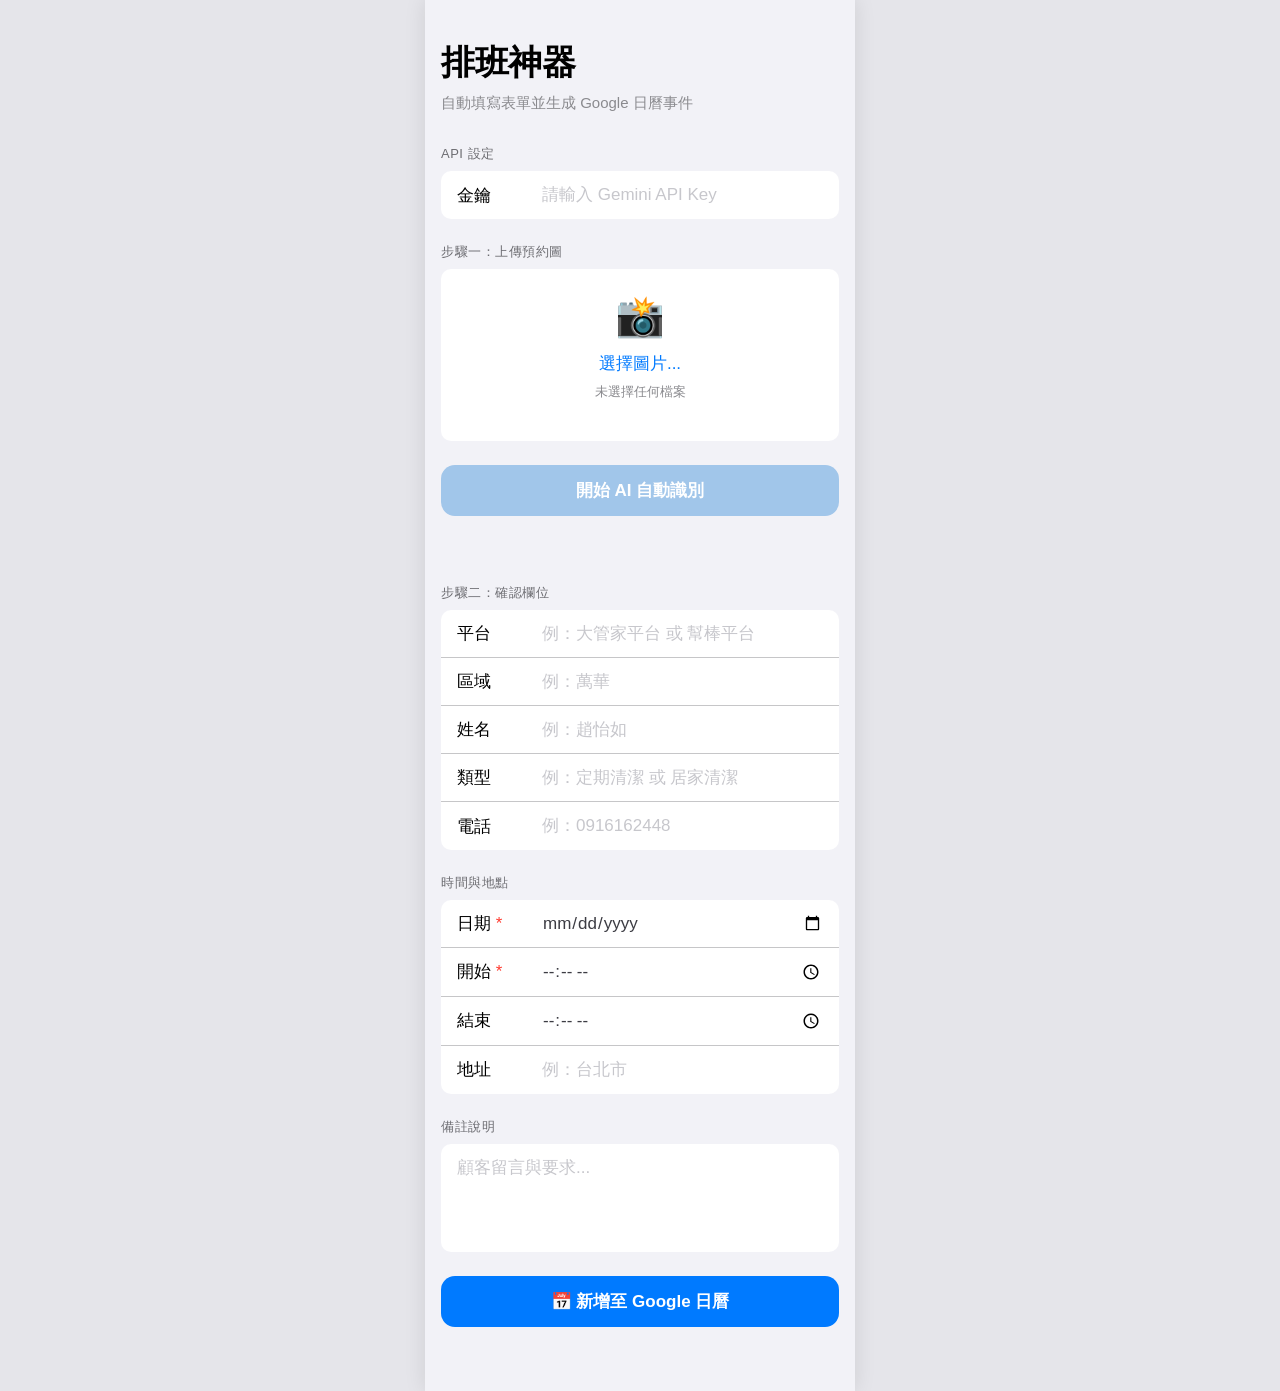
==== index.html @ 01f2a6c4 "Update AI Clean Scheduler: Add index.html, full ai-scheduler files, and updated note income logic" ====
<!DOCTYPE html>
<html lang="zh-TW">
<head>
  <meta charset="UTF-8">
  <meta name="viewport" content="width=device-width, initial-scale=1.0, maximum-scale=1.0, user-scalable=no">
  <title>✨ AI 清潔排班神器</title>
  <style>
    :root {
      --system-blue: #007AFF;
      --system-bg: #F2F2F7;
      --card-bg: #FFFFFF;
      --text-primary: #000000;
      --text-secondary: #3C3C43;
      --border-color: #C6C6C8;
      --danger: #FF3B30;
      --success: #34C759;
    }

    * {
      box-sizing: border-box;
      margin: 0;
      padding: 0;
      -webkit-tap-highlight-color: transparent;
    }

    body {
      font-family: -apple-system, BlinkMacSystemFont, "SF Pro Text", "Helvetica Neue", sans-serif;
      background-color: var(--system-bg);
      color: var(--text-primary);
      -webkit-font-smoothing: antialiased;
    }

    .app-container {
      width: 100%;
      max-width: 100vw;
      margin: 0 auto;
      padding-bottom: 40px;
      overflow-x: hidden;
    }

    /* 在桌機或平板上顯示時，限制成手機大小置中 */
    @media (min-width: 480px) {
      .app-container {
        max-width: 430px; /* iPhone Pro Max 的寬度 */
        min-height: 100vh;
        background: var(--system-bg);
        box-shadow: 0 0 20px rgba(0,0,0,0.1);
      }
      body {
        background-color: #E5E5EA;
        display: flex;
        justify-content: center;
      }
    }

    .ios-header {
      padding: 40px 16px 8px 16px;
    }

    .ios-header h1 {
      font-size: 34px;
      font-weight: 700;
      letter-spacing: -0.4px;
      margin-bottom: 8px;
    }

    .ios-header p {
      font-size: 15px;
      color: #8A8A8E;
    }

    .section-title {
      font-size: 13px;
      text-transform: uppercase;
      color: #6D6D72;
      margin: 24px 16px 8px 16px;
      font-weight: 400;
      letter-spacing: 0.5px;
    }

    .ios-group {
      background: var(--card-bg);
      border-radius: 10px;
      margin: 0 16px;
      overflow: hidden;
    }

    .ios-row {
      display: flex;
      align-items: center;
      padding: 12px 16px;
      border-bottom: 0.5px solid var(--border-color);
      min-height: 48px;
      position: relative;
    }

    .ios-row:last-child {
      border-bottom: none;
    }

    .ios-row.column-layout {
      flex-direction: column;
      align-items: flex-start;
      padding: 12px 16px 16px 16px;
    }

    .ios-row.column-layout .ios-label {
      margin-bottom: 8px;
      width: 100%;
    }

    .ios-row.column-layout .ios-input {
      width: 100%;
      padding: 0;
      min-height: 80px;
      resize: none;
    }

    .ios-label {
      width: 85px;
      font-size: 17px;
      color: var(--text-primary);
      flex-shrink: 0;
    }

    .ios-input {
      flex-grow: 1;
      border: none;
      font-size: 17px;
      color: var(--text-secondary);
      background: transparent;
      outline: none;
      min-width: 0;
      font-family: inherit;
    }

    .ios-input::placeholder {
      color: #C7C7CC;
    }

    input[type="date"], input[type="time"] {
      -webkit-appearance: none;
      appearance: none;
      background: transparent;
    }

    .ios-button {
      display: block;
      width: calc(100% - 32px);
      margin: 24px 16px;
      padding: 14px;
      border-radius: 14px;
      font-size: 17px;
      font-weight: 600;
      text-align: center;
      border: none;
      cursor: pointer;
      transition: opacity 0.2s, transform 0.1s;
    }

    .ios-button:active {
      opacity: 0.7;
      transform: scale(0.98);
    }

    .ios-button-primary {
      background-color: var(--system-blue);
      color: white;
    }

    .ios-button-primary:disabled {
      background-color: #A1C6EA;
      cursor: not-allowed;
    }

    .ios-button-secondary {
      background-color: #E5E5EA;
      color: var(--system-blue);
    }

    .upload-area {
      padding: 24px 16px;
      text-align: center;
      transition: background-color 0.3s;
    }

    .upload-icon {
      font-size: 40px;
      margin-bottom: 12px;
      display: block;
    }

    .custom-file-upload {
      display: inline-block;
      color: var(--system-blue);
      font-size: 17px;
      font-weight: 500;
      cursor: pointer;
    }

    input[type="file"] {
      display: none;
    }

    .image-preview {
      display: flex;
      flex-wrap: wrap;
      gap: 8px;
      padding: 0 16px 16px 16px;
    }

    .image-preview img {
      width: 72px;
      height: 72px;
      object-fit: cover;
      border-radius: 8px;
      border: 0.5px solid var(--border-color);
    }

    .status-message {
      text-align: center;
      font-size: 15px;
      margin: 8px 16px;
      min-height: 20px;
    }

    .status-message.success {
      color: var(--success);
    }

    .status-message.error {
      color: var(--danger);
    }

    .status-message.loading {
      color: var(--system-blue);
    }

    .required {
      color: var(--danger);
    }
  </style>
</head>
<body>
  <div class="app-container">
    <div class="ios-header">
      <h1>排班神器</h1>
      <p>自動填寫表單並生成 Google 日曆事件</p>
    </div>

    <div class="section-title">API 設定</div>
    <div class="ios-group">
      <div class="ios-row">
        <label class="ios-label" for="apiKey">金鑰</label>
        <input type="password" id="apiKey" class="ios-input" placeholder="請輸入 Gemini API Key">
      </div>
    </div>

    <div class="section-title">步驟一：上傳預約圖</div>
    <div class="ios-group" id="dropZone">
      <div class="upload-area">
        <span class="upload-icon">📸</span>
        <label for="fileInput" class="custom-file-upload">選擇圖片...</label>
        <input type="file" id="fileInput" multiple accept="image/*">
        <p id="fileCount" style="margin-top: 8px; font-size: 13px; color: #8A8A8E;">未選擇任何檔案</p>
      </div>
      <div id="imagePreview" class="image-preview"></div>
    </div>

    <button id="aiButton" class="ios-button ios-button-primary" disabled>
      開始 AI 自動識別
    </button>
    <p id="statusMessage" class="status-message"></p>

    <div class="section-title">步驟二：確認欄位</div>
    <div class="ios-group">
      <div class="ios-row">
        <label class="ios-label" for="platform">平台</label>
        <input type="text" id="platform" class="ios-input" placeholder="例：大管家平台 或 幫棒平台">
      </div>
      <div class="ios-row">
        <label class="ios-label" for="region">區域</label>
        <input type="text" id="region" class="ios-input" placeholder="例：萬華">
      </div>
      <div class="ios-row">
        <label class="ios-label" for="customerName">姓名</label>
        <input type="text" id="customerName" class="ios-input" placeholder="例：趙怡如">
      </div>
      <div class="ios-row">
        <label class="ios-label" for="serviceType">類型</label>
        <input type="text" id="serviceType" class="ios-input" placeholder="例：定期清潔 或 居家清潔">
      </div>
      <div class="ios-row">
        <label class="ios-label" for="customerPhone">電話</label>
        <input type="tel" id="customerPhone" class="ios-input" placeholder="例：0916162448">
      </div>
    </div>

    <div class="section-title">時間與地點</div>
    <div class="ios-group">
      <div class="ios-row">
        <label class="ios-label" for="cleaningDate">日期 <span class="required">*</span></label>
        <input type="date" id="cleaningDate" class="ios-input">
      </div>
      <div class="ios-row">
        <label class="ios-label" for="startTime">開始 <span class="required">*</span></label>
        <input type="time" id="startTime" class="ios-input">
      </div>
      <div class="ios-row">
        <label class="ios-label" for="endTime">結束</label>
        <input type="time" id="endTime" class="ios-input">
      </div>
      <div class="ios-row">
        <label class="ios-label" for="cleaningAddress">地址</label>
        <input type="text" id="cleaningAddress" class="ios-input" placeholder="例：台北市">
      </div>
    </div>

    <div class="section-title">備註說明</div>
    <div class="ios-group">
      <div class="ios-row column-layout">
        <textarea id="notes" class="ios-input" placeholder="顧客留言與要求..."></textarea>
      </div>
    </div>

    <button id="calendarButton" class="ios-button ios-button-primary">
      📅 新增至 Google 日曆
    </button>
  </div>

  <script>
    let GoogleGenerativeAI;

    const apiKeyInput = document.getElementById('apiKey');
    const fileInput = document.getElementById('fileInput');
    const fileCount = document.getElementById('fileCount');
    const imagePreview = document.getElementById('imagePreview');
    const aiButton = document.getElementById('aiButton');
    const statusMessage = document.getElementById('statusMessage');
    const calendarButton = document.getElementById('calendarButton');

    // Load API key from local storage
    const savedApiKey = localStorage.getItem('geminiApiKey');
    if (savedApiKey) {
      apiKeyInput.value = savedApiKey;
    }

    apiKeyInput.addEventListener('change', (e) => {
      localStorage.setItem('geminiApiKey', e.target.value);
    });

    let uploadedFiles = [];

    const handleFiles = (files) => {
      uploadedFiles = Array.from(files).filter(file => {
        return file.type.startsWith('image/') || 
               file.name.match(/\.(jpg|jpeg|png|gif|webp|heic|heif)$/i) ||
               file.type === '';
      });
      if (uploadedFiles.length > 0) {
        fileCount.textContent = `已選擇 ${uploadedFiles.length} 個檔案`;
        aiButton.disabled = false;
        renderPreviews(uploadedFiles);
        statusMessage.textContent = '準備就緒，您可以點擊按鈕開始！';
        statusMessage.className = 'status-message loading';
        
        // Auto-trigger AI if API key is present
        if (apiKeyInput.value.trim()) {
           statusMessage.textContent = '偵測到圖片與 API Key，自動開始 AI 識別...';
           aiButton.click();
        }
      } else {
        fileCount.textContent = '未選擇任何檔案';
        aiButton.disabled = true;
        imagePreview.innerHTML = '';
      }
    };

    fileInput.addEventListener('change', (e) => {
      handleFiles(e.target.files);
    });

    // Drag and Drop support
    const dropZone = document.getElementById('dropZone');
    
    dropZone.addEventListener('dragover', (e) => {
      e.preventDefault();
      dropZone.style.backgroundColor = '#E5E5EA';
    });

    dropZone.addEventListener('dragleave', (e) => {
      e.preventDefault();
      dropZone.style.backgroundColor = 'transparent';
    });

    dropZone.addEventListener('drop', (e) => {
      e.preventDefault();
      dropZone.style.backgroundColor = 'transparent';
      handleFiles(e.dataTransfer.files);
    });

    function renderPreviews(files) {
      imagePreview.innerHTML = '';
      files.forEach(file => {
        const reader = new FileReader();
        reader.onload = (e) => {
          const img = document.createElement('img');
          img.src = e.target.result;
          imagePreview.appendChild(img);
        };
        reader.readAsDataURL(file);
      });
    }

    async function fileToGenerativePart(file) {
      return new Promise((resolve) => {
        const reader = new FileReader();
        reader.onloadend = () => {
          const base64Data = reader.result.split(',')[1];
          
          let mimeType = file.type;
          if (!mimeType) {
            const ext = file.name.split('.').pop().toLowerCase();
            if (ext === 'heic') mimeType = 'image/heic';
            else if (ext === 'heif') mimeType = 'image/heif';
            else if (ext === 'png') mimeType = 'image/png';
            else if (ext === 'webp') mimeType = 'image/webp';
            else mimeType = 'image/jpeg';
          }

          resolve({
            inlineData: {
              data: base64Data,
              mimeType: mimeType
            }
          });
        };
        reader.readAsDataURL(file);
      });
    }

    function simplifyServiceType(serviceType) {
      if (!serviceType) return '居家清潔';
      let s = serviceType.trim();

      if (s.includes('幫棒居家-居家清掃') || s.includes('居家清掃')) {
        s = s.replace(/幫棒居家-居家清掃/g, '居家清潔').replace(/居家清掃/g, '居家清潔');
      }
      if (s.includes('幫棒居家-小套房清潔')) {
        s = s.replace(/幫棒居家-小套房清潔/g, '小套房清潔');
      }
      if (s.includes('辦公室清潔-辦公室清潔')) {
        s = s.replace(/辦公室清潔-辦公室清潔/g, '辦公室清潔');
      }

      s = s.replace(/幫棒/g, '').trim();

      if (s.includes('-')) {
        const parts = s.split('-').map(p => p.trim()).filter(Boolean);
        if (parts.length === 2 && parts[0] === parts[1]) {
          s = parts[0];
        } else if (parts.length >= 2 && parts[0] === '居家' && parts[1] === '居家清潔') {
          s = '居家清潔';
        }
      }

      s = s.replace(/^[-_\s]+/, '').trim();
      return s || '居家清潔';
    }

    aiButton.addEventListener('click', async () => {
      const apiKey = apiKeyInput.value.trim();
      if (!apiKey) {
        alert('請先輸入 Gemini API Key');
        return;
      }

      try {
        aiButton.disabled = true;
        aiButton.textContent = '🔄 AI 識別中...';
        statusMessage.textContent = '正在分析圖片，請稍候...';
        statusMessage.className = 'status-message loading';

        if (!GoogleGenerativeAI) {
          const importWithTimeout = (url, timeoutMs = 4000) => {
            return Promise.race([
              import(url),
              new Promise((_, reject) => setTimeout(() => reject(new Error("Timeout")), timeoutMs))
            ]);
          };

          try {
            const module = await importWithTimeout("https://esm.run/@google/generative-ai");
            GoogleGenerativeAI = module.GoogleGenerativeAI;
          } catch (importErr) {
            console.warn("esm.run failed, trying jsdelivr npm cdn...", importErr);
            try {
              const module = await importWithTimeout("https://cdn.jsdelivr.net/npm/@google/generative-ai/+esm");
              GoogleGenerativeAI = module.GoogleGenerativeAI;
            } catch (importErr2) {
              console.warn("jsdelivr npm failed, trying esm.sh...", importErr2);
              try {
                const module = await importWithTimeout("https://esm.sh/@google/generative-ai");
                GoogleGenerativeAI = module.GoogleGenerativeAI;
              } catch (importErr3) {
                console.error("All CDNs failed to load generative-ai", importErr3);
              }
            }
          }
        }
        
        if (!GoogleGenerativeAI) {
           throw new Error("無法加載 AI 模型模組，請檢查您的網路連線或稍後再試。");
        }

        const genAI = new GoogleGenerativeAI(apiKey);
        
        let targetModelName = "gemini-3.1-flash-lite"; 
        try {
          statusMessage.textContent = '正在獲取可用的 AI 模型列表...';
          const controller = new AbortController();
          const timeoutId = setTimeout(() => controller.abort(), 3000);
          
          const modelsRes = await fetch(`https://generativelanguage.googleapis.com/v1beta/models?key=${apiKey}`, {
            signal: controller.signal
          });
          clearTimeout(timeoutId);
          
          if (modelsRes.ok) {
            const modelsData = await modelsRes.json();
            const validModels = modelsData.models.filter(m => m.supportedGenerationMethods && m.supportedGenerationMethods.includes("generateContent"));
            
            const preferred = validModels.find(m => m.name.endsWith("gemini-3.1-flash-lite")) ||
                              validModels.find(m => m.name.endsWith("gemini-3-flash")) || 
                              validModels.find(m => m.name.endsWith("gemini-3.0-flash")) ||
                              validModels.find(m => m.name.endsWith("gemini-1.5-flash"));
            
            if (preferred) {
              targetModelName = preferred.name.replace('models/', '');
              console.log("Dynamically selected model:", targetModelName);
            } else {
               targetModelName = "gemini-3.1-flash-lite"; 
            }
          }
        } catch (e) {
          console.warn("Failed to fetch model list or timed out, using fallback", e);
        }

        statusMessage.textContent = `正在使用 ${targetModelName} 分析圖片...`;
        const model = genAI.getGenerativeModel({ model: targetModelName }); 

        const imageParts = await Promise.all(uploadedFiles.map(fileToGenerativePart));

        const prompt = `
          這是一張或多張清潔預約的訂單或對話截圖。請幫我萃取以下資訊，並嚴格使用 JSON 格式輸出，不要有任何 Markdown 前綴。
          若找不到對應資訊則保留空白字串或預設格式。
          {
            "platform": "平台名稱 (嚴格判斷規則：1. 若圖片上方中間出現『工單明細』，請務必填入『大管家平台』；2. 若圖片中出現『幫棒』或『bounbang』字樣，請填入『幫棒平台』；3. 若皆無標示，請填入『平台』或其它識別到的平台名稱。請注意：填入的名稱不要包含中括號『【』或『】』)",
            "region": "區域 (例如：萬華、中山、信義)",
            "customerName": "客戶姓名 (例如：趙怡如、陳先生、王儷縉)",
            "serviceType": "清潔類型 (請從圖片文字中萃取並進行簡化與去重：若為『幫棒居家-居家清掃』請簡化為『居家清潔』；若為『幫棒居家-小套房清潔』請簡化為『小套房清潔』；若為『辦公室清潔-辦公室清潔』請簡化為『辦公室清潔』。若圖片中完全未標示任何清潔類型，請預設填入『居家清潔』。注意：務必將『幫棒』二字與重覆詞彙去除)",
            "cleaningDate": "清潔日期 (轉換為 YYYY-MM-DD 格式)",
            "startTime": "開始時間 (轉換為 24小時制 HH:mm 格式，例如：08:00)",
            "endTime": "結束時間 (轉換為 24小時制 HH:mm 格式，例如：12:00)",
            "customerPhone": "客戶電話",
            "cleaningAddress": "清潔地址",
            "totalAmount": "每單總收入/金額 (特別說明：僅當圖片中出現『幫棒』或『bounbang』字樣時擷取金額，例如：1199元；若為大管家平台/工單明細請留空白『』)",
            "notes": "備註或要求（嚴格金額規定：只要圖片上方中間出現『工單明細』或為『大管家平台』，無論圖片中是否有顯示『原價』、『特價』或任何金額數字，絕對『不要擷取』金額，備註中『絕對不可出現任何金額與總收入』！只有『幫棒平台』(有幫棒/bounbang字樣)的圖片才要在備註最前面標明『總收入：XXXX元』。接著請將「完整地址」擷取並放在備註中，然後完整擷取並保留『客服留言』與『客人端留言』的所有細節。請注意：不要擷取「服務前一天，務必電聯或簡訊提醒客戶」及「若臨時無法服務，請盡速告知客服」這兩段文字）"
          }
        `;

        const result = await model.generateContent([prompt, ...imageParts]);
        const response = await result.response;
        let text = response.text();
        
        // Clean JSON text
        text = text.replace(/\`\`\`json/g, '').replace(/\`\`\`/g, '').trim();
        const data = JSON.parse(text);

        // Fill Form
        let pName = data.platform ? data.platform.replace(/[【】]/g, '').trim() : '平台';
        if (text.includes('工單明細')) {
          pName = '大管家平台';
        } else if (text.includes('幫棒') || (data.serviceType && data.serviceType.includes('幫棒'))) {
          pName = '幫棒平台';
        }
        document.getElementById('platform').value = pName;

        if(data.region) document.getElementById('region').value = data.region;
        if(data.customerName) document.getElementById('customerName').value = data.customerName;
        document.getElementById('serviceType').value = simplifyServiceType(data.serviceType);

        if(data.cleaningDate) document.getElementById('cleaningDate').value = data.cleaningDate;
        if(data.startTime) document.getElementById('startTime').value = data.startTime;
        if(data.endTime) document.getElementById('endTime').value = data.endTime;
        if(data.customerPhone) document.getElementById('customerPhone').value = data.customerPhone;
        if(data.cleaningAddress) document.getElementById('cleaningAddress').value = data.cleaningAddress;

        // Handle Total Amount for 幫棒
        let amt = data.totalAmount || '';
        if (pName === '幫棒平台' || text.includes('幫棒') || text.toLowerCase().includes('bounbang')) {
          if (!amt && data.notes) {
            const match = data.notes.match(/總收入[:：]?\s*([\$\d,]+元?)/);
            if (match) amt = match[1];
          }
          if (amt && !amt.includes('元') && /^\d+$/.test(amt.trim())) {
            amt += '元';
          }
        }

        let notesVal = data.notes || '';
        if (pName === '大管家平台' || text.includes('工單明細')) {
          notesVal = notesVal
            .replace(/總收入[:：]?\s*[\$\d,]+元?/g, '')
            .replace(/原價[:：]?\s*[\$\d,]+元?/g, '')
            .replace(/特價[:：]?\s*[\$\d,]+元?/g, '')
            .replace(/D\s*:\s*\d+小時.*?(元|$)/g, '')
            .replace(/[\$\d,]+元/g, '')
            .trim();
        } else if (pName === '幫棒平台' || text.includes('幫棒') || text.toLowerCase().includes('bounbang')) {
          if (amt) {
            notesVal = notesVal.replace(/總收入[:：]?\s*[\$\d,]+元?\n?/g, '').trim();
            notesVal = `總收入：${amt}\n${notesVal}`.trim();
          }
        }
        document.getElementById('notes').value = notesVal;

        statusMessage.textContent = '✅ AI 識別成功，已自動填表！';
        statusMessage.className = 'status-message success';

      } catch (error) {
        console.error('Error:', error);
        statusMessage.textContent = '❌ 識別失敗：' + error.message;
        statusMessage.className = 'status-message error';
      } finally {
        aiButton.disabled = false;
        aiButton.textContent = '開始 AI 自動識別';
      }
    });

    calendarButton.addEventListener('click', () => {
      let platform = (document.getElementById('platform').value || '平台').replace(/[【】]/g, '').trim();
      const region = document.getElementById('region').value || '';
      let serviceType = simplifyServiceType(document.getElementById('serviceType').value || '居家清潔');
      const customerName = document.getElementById('customerName').value || '';
      const customerPhone = document.getElementById('customerPhone').value || '';
      
      const title = `【${platform}】${region} | ${serviceType} | ${customerName} | ${customerPhone}`;
      
      const date = document.getElementById('cleaningDate').value.replace(/-/g, ''); // YYYYMMDD
      const startT = document.getElementById('startTime').value.replace(':', '') + '00'; // HHMMSS
      const endT = document.getElementById('endTime').value.replace(':', '') + '00'; // HHMMSS

      if (!date || !document.getElementById('startTime').value || !document.getElementById('endTime').value) {
        alert('請確保「日期」、「開始時間」與「結束時間」已填寫！');
        return;
      }

      const dates = `${date}T${startT}/${date}T${endT}`;
      const location = document.getElementById('cleaningAddress').value;
      const details = `電話：${customerPhone}%0A備註：${document.getElementById('notes').value}`;

      const url = `https://calendar.google.com/calendar/render?action=TEMPLATE&text=${encodeURIComponent(title)}&dates=${dates}&details=${details}&location=${encodeURIComponent(location)}`;
      
      window.open(url, '_blank');
    });

  </script>
</body>
</html>
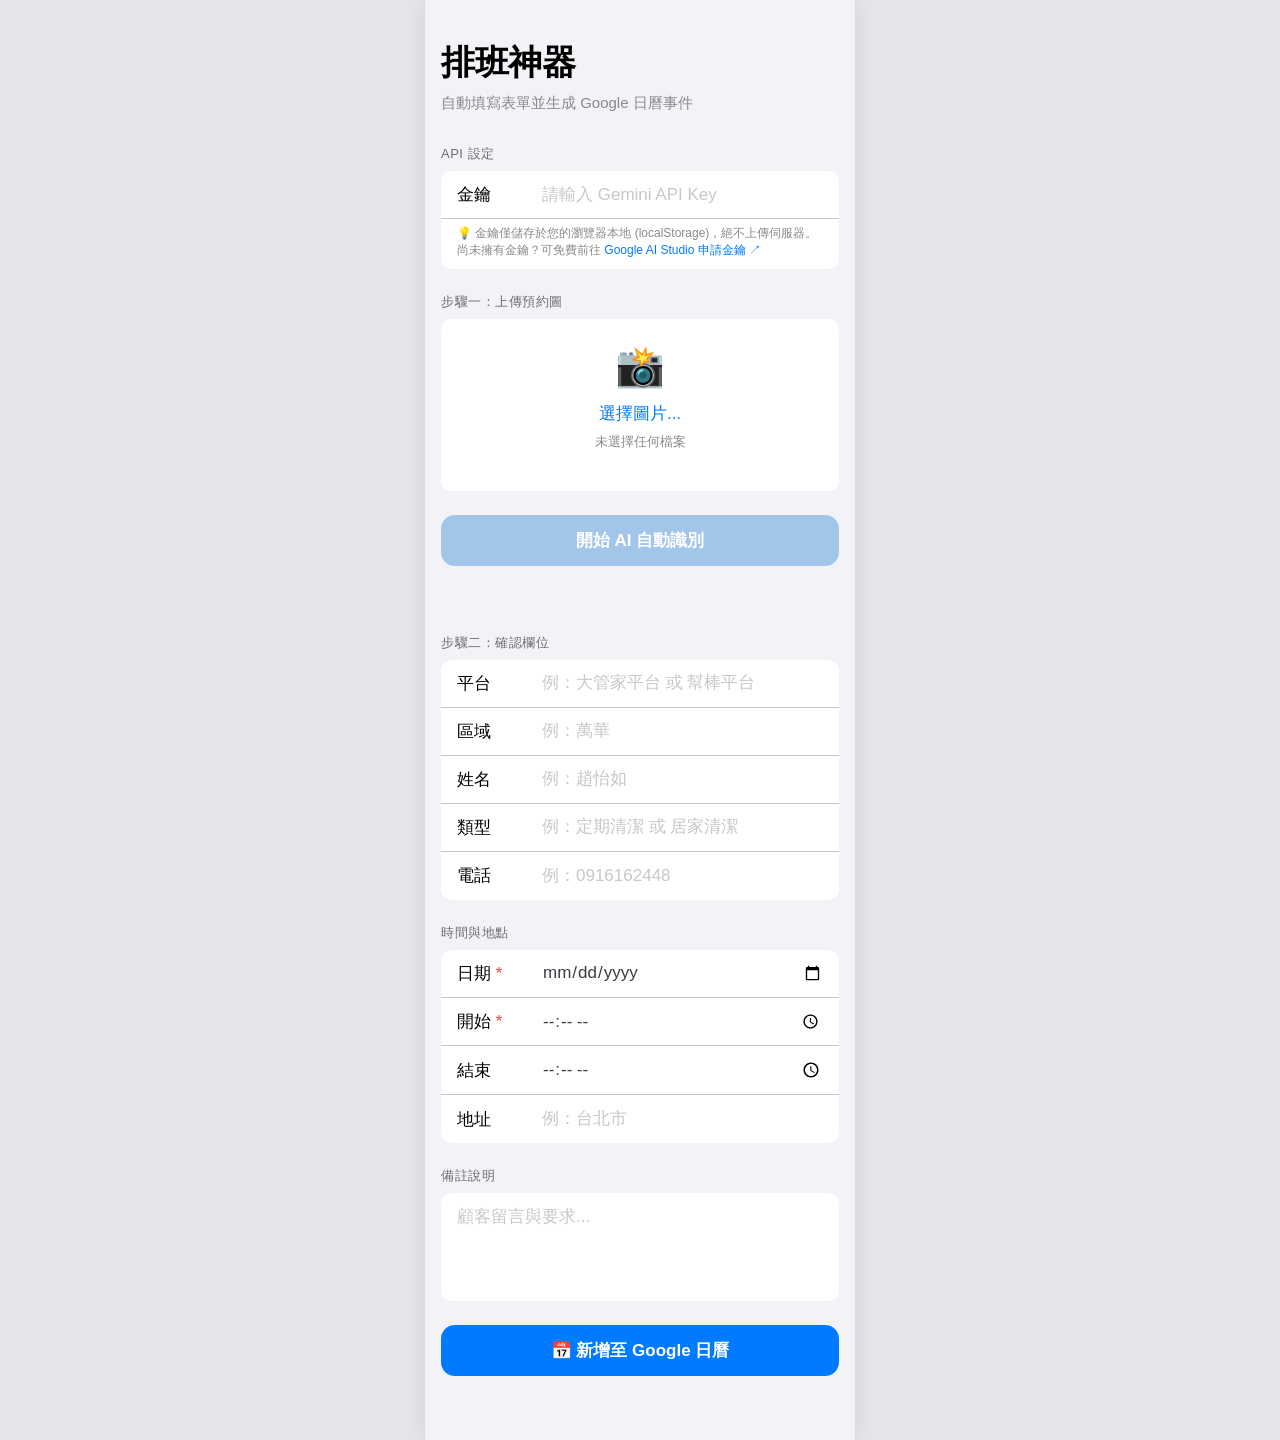
==== commit 579cf2f8: "Update API Key persistence logic and add onboarding guidance to Google AI Studio" ====
--- a/index.html
+++ b/index.html
@@ -254,6 +254,10 @@
         <label class="ios-label" for="apiKey">金鑰</label>
         <input type="password" id="apiKey" class="ios-input" placeholder="請輸入 Gemini API Key">
       </div>
+      <div style="padding: 6px 16px 10px; font-size: 12px; color: #8A8A8E; line-height: 1.4;">
+        💡 金鑰僅儲存於您的瀏覽器本地 (localStorage)，絕不上傳伺服器。<br>
+        尚未擁有金鑰？可免費前往 <a href="https://aistudio.google.com/app/apikey" target="_blank" rel="noopener noreferrer" style="color: #007AFF; text-decoration: none; font-weight: 500;">Google AI Studio 申請金鑰 ↗</a>
+      </div>
     </div>
 
     <div class="section-title">步驟一：上傳預約圖</div>
@@ -345,9 +349,16 @@
       apiKeyInput.value = savedApiKey;
     }
 
-    apiKeyInput.addEventListener('change', (e) => {
-      localStorage.setItem('geminiApiKey', e.target.value);
-    });
+    const saveApiKey = () => {
+      const val = apiKeyInput.value.trim();
+      if (val) {
+        localStorage.setItem('geminiApiKey', val);
+      } else {
+        localStorage.removeItem('geminiApiKey');
+      }
+    };
+    apiKeyInput.addEventListener('input', saveApiKey);
+    apiKeyInput.addEventListener('change', saveApiKey);
 
     let uploadedFiles = [];
 
@@ -471,9 +482,23 @@
     aiButton.addEventListener('click', async () => {
       const apiKey = apiKeyInput.value.trim();
       if (!apiKey) {
-        alert('請先輸入 Gemini API Key');
+        statusMessage.textContent = '⚠️ 請先輸入 Gemini API Key 才能開始識別！';
+        statusMessage.className = 'status-message error';
+        apiKeyInput.focus();
+        const goToAiStudio = confirm(
+          '【尚未設定 Gemini API Key】\n\n' +
+          '本工具為純前端運作，為保障您的資料與金鑰安全，所有辨識皆需使用您個人的 API Key。\n' +
+          '金鑰僅會儲存在您的瀏覽器本機 (localStorage)，絕不上傳伺服器。\n\n' +
+          '請問是否立即前往 Google AI Studio 免費申請 API Key？\n（申請後複製貼入上方金鑰欄位即可使用）'
+        );
+        if (goToAiStudio) {
+          window.open('https://aistudio.google.com/app/apikey', '_blank');
+        }
         return;
       }
+
+      // 確保金鑰已儲存至瀏覽器本地
+      localStorage.setItem('geminiApiKey', apiKey);
 
       try {
         aiButton.disabled = true;
@@ -559,9 +584,9 @@
             "region": "區域 (例如：萬華、中山、信義)",
             "customerName": "客戶姓名 (例如：趙怡如、陳先生、王儷縉)",
             "serviceType": "清潔類型 (請從圖片文字中萃取並進行簡化與去重：若為『幫棒居家-居家清掃』請簡化為『居家清潔』；若為『幫棒居家-小套房清潔』請簡化為『小套房清潔』；若為『辦公室清潔-辦公室清潔』請簡化為『辦公室清潔』。若圖片中完全未標示任何清潔類型，請預設填入『居家清潔』。注意：務必將『幫棒』二字與重覆詞彙去除)",
-            "cleaningDate": "清潔日期 (轉換為 YYYY-MM-DD 格式)",
-            "startTime": "開始時間 (轉換為 24小時制 HH:mm 格式，例如：08:00)",
-            "endTime": "結束時間 (轉換為 24小時制 HH:mm 格式，例如：12:00)",
+            "cleaningDate": "清潔日期 (請轉換為 YYYY-MM-DD 格式，例如：2026-11-09)",
+            "startTime": "開始時間 (請務必轉換為 24 小時制 HH:mm 格式。若原圖為下午、PM 或 1:00，請轉為 13:00，例如：08:00、13:00)",
+            "endTime": "結束時間 (請務必轉換為 24 小時制 HH:mm 格式。若原圖為下午、PM 或 5:00，請轉為 17:00，例如：12:00、17:00)",
             "customerPhone": "客戶電話",
             "cleaningAddress": "清潔地址",
             "totalAmount": "每單總收入/金額 (特別說明：僅當圖片中出現『幫棒』或『bounbang』字樣時擷取金額，例如：1199元；若為大管家平台/工單明細請留空白『』)",
@@ -590,9 +615,30 @@
         if(data.customerName) document.getElementById('customerName').value = data.customerName;
         document.getElementById('serviceType').value = simplifyServiceType(data.serviceType);
 
-        if(data.cleaningDate) document.getElementById('cleaningDate').value = data.cleaningDate;
-        if(data.startTime) document.getElementById('startTime').value = data.startTime;
-        if(data.endTime) document.getElementById('endTime').value = data.endTime;
+        if(data.cleaningDate) {
+          const dMatch = data.cleaningDate.match(/(\d{4})[-/.\s年]?(\d{1,2})[-/.\s月]?(\d{1,2})/);
+          if (dMatch) {
+            document.getElementById('cleaningDate').value = `${dMatch[1]}-${dMatch[2].padStart(2, '0')}-${dMatch[3].padStart(2, '0')}`;
+          } else {
+            document.getElementById('cleaningDate').value = data.cleaningDate;
+          }
+        }
+        if(data.startTime) {
+          const tMatch = data.startTime.match(/(\d{1,2}):(\d{2})/);
+          if (tMatch) {
+            document.getElementById('startTime').value = `${tMatch[1].padStart(2, '0')}:${tMatch[2]}`;
+          } else {
+            document.getElementById('startTime').value = data.startTime;
+          }
+        }
+        if(data.endTime) {
+          const tMatch = data.endTime.match(/(\d{1,2}):(\d{2})/);
+          if (tMatch) {
+            document.getElementById('endTime').value = `${tMatch[1].padStart(2, '0')}:${tMatch[2]}`;
+          } else {
+            document.getElementById('endTime').value = data.endTime;
+          }
+        }
         if(data.customerPhone) document.getElementById('customerPhone').value = data.customerPhone;
         if(data.cleaningAddress) document.getElementById('cleaningAddress').value = data.cleaningAddress;
 
@@ -638,6 +684,30 @@
       }
     });
 
+    function parseDateString(rawDate) {
+      if (!rawDate) return '';
+      const match = rawDate.match(/(\d{4})[-/.\s年]?(\d{1,2})[-/.\s月]?(\d{1,2})/);
+      if (match) {
+        const y = match[1];
+        const m = match[2].padStart(2, '0');
+        const d = match[3].padStart(2, '0');
+        return `${y}${m}${d}`;
+      }
+      return rawDate.replace(/\D/g, '');
+    }
+
+    function parseTimeString(rawTime) {
+      if (!rawTime) return '';
+      const match = rawTime.match(/(\d{1,2}):(\d{2})(?::(\d{2}))?/);
+      if (match) {
+        const hh = match[1].padStart(2, '0');
+        const mm = match[2];
+        const ss = match[3] ? match[3].padStart(2, '0') : '00';
+        return `${hh}${mm}${ss}`;
+      }
+      return '';
+    }
+
     calendarButton.addEventListener('click', () => {
       let platform = (document.getElementById('platform').value || '平台').replace(/[【】]/g, '').trim();
       const region = document.getElementById('region').value || '';
@@ -647,20 +717,47 @@
       
       const title = `【${platform}】${region} | ${serviceType} | ${customerName} | ${customerPhone}`;
       
-      const date = document.getElementById('cleaningDate').value.replace(/-/g, ''); // YYYYMMDD
-      const startT = document.getElementById('startTime').value.replace(':', '') + '00'; // HHMMSS
-      const endT = document.getElementById('endTime').value.replace(':', '') + '00'; // HHMMSS
-
-      if (!date || !document.getElementById('startTime').value || !document.getElementById('endTime').value) {
+      const rawDate = document.getElementById('cleaningDate').value;
+      const rawStart = document.getElementById('startTime').value;
+      const rawEnd = document.getElementById('endTime').value;
+
+      if (!rawDate || !rawStart || !rawEnd) {
         alert('請確保「日期」、「開始時間」與「結束時間」已填寫！');
         return;
       }
 
-      const dates = `${date}T${startT}/${date}T${endT}`;
-      const location = document.getElementById('cleaningAddress').value;
-      const details = `電話：${customerPhone}%0A備註：${document.getElementById('notes').value}`;
-
-      const url = `https://calendar.google.com/calendar/render?action=TEMPLATE&text=${encodeURIComponent(title)}&dates=${dates}&details=${details}&location=${encodeURIComponent(location)}`;
+      const startDate = parseDateString(rawDate);
+      const startTime = parseTimeString(rawStart);
+      const endTime = parseTimeString(rawEnd);
+
+      if (startDate.length !== 8 || startTime.length !== 6 || endTime.length !== 6) {
+        alert('日期或時間格式有誤，請確認格式（例如：2026/11/09 的 13:00 至 17:00）');
+        return;
+      }
+
+      let endDate = startDate;
+      if (parseInt(startTime, 10) > parseInt(endTime, 10)) {
+        const y = parseInt(startDate.substring(0, 4), 10);
+        const m = parseInt(startDate.substring(4, 6), 10) - 1;
+        const d = parseInt(startDate.substring(6, 8), 10);
+        const nextDay = new Date(y, m, d + 1);
+        const nextY = nextDay.getFullYear();
+        const nextM = String(nextDay.getMonth() + 1).padStart(2, '0');
+        const nextD = String(nextDay.getDate()).padStart(2, '0');
+        endDate = `${nextY}${nextM}${nextD}`;
+      }
+
+      const dates = `${startDate}T${startTime}/${endDate}T${endTime}`;
+      const location = document.getElementById('cleaningAddress').value || '';
+      const notes = document.getElementById('notes').value || '';
+      const details = customerPhone ? `電話：${customerPhone}\n備註：\n${notes}` : notes;
+
+      const url = `https://calendar.google.com/calendar/render?action=TEMPLATE`
+        + `&text=${encodeURIComponent(title)}`
+        + `&dates=${dates}`
+        + `&details=${encodeURIComponent(details)}`
+        + `&location=${encodeURIComponent(location)}`
+        + `&ctz=Asia/Taipei`;
       
       window.open(url, '_blank');
     });
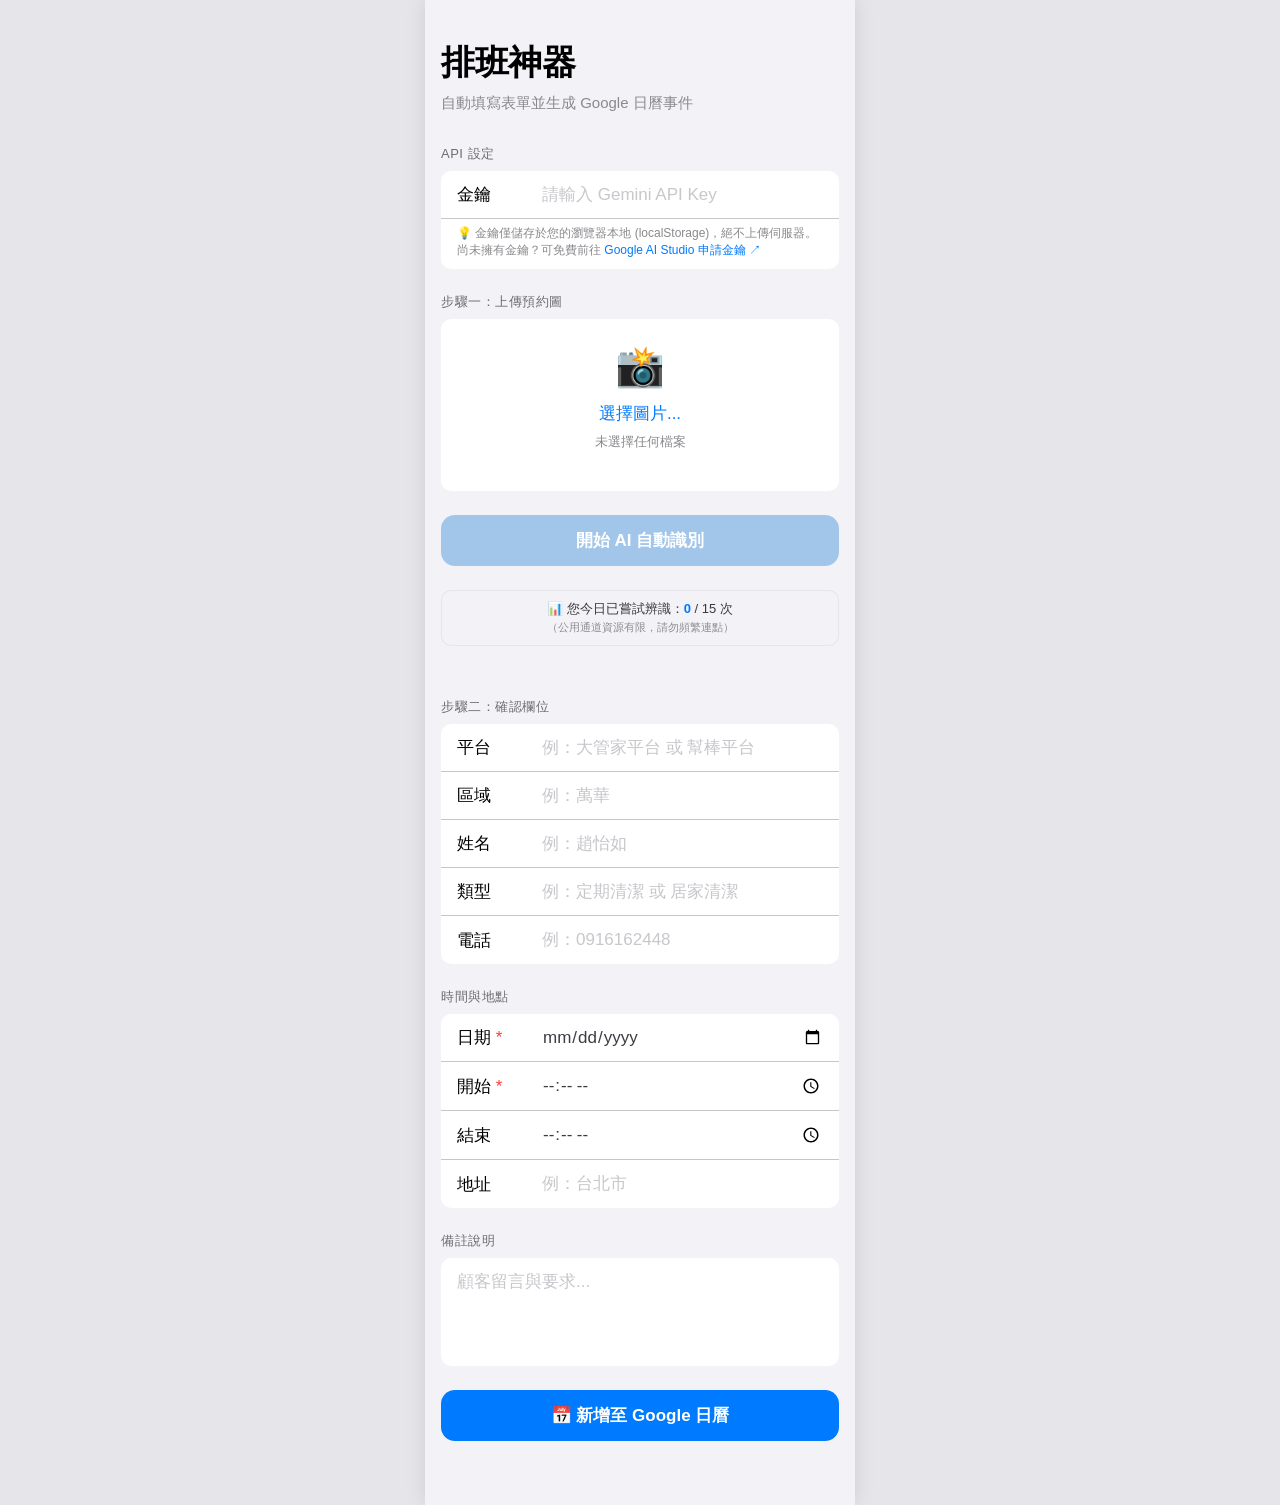
==== commit 34d11579: "Add rate limit defenses: 10s cooldown lock with spinner, daily usage counter with auto-reset, and 42" ====
--- a/index.html
+++ b/index.html
@@ -239,6 +239,136 @@
     .required {
       color: var(--danger);
     }
+
+    /* Button Spinner */
+    @keyframes spin {
+      0% { transform: rotate(0deg); }
+      100% { transform: rotate(360deg); }
+    }
+    .btn-spinner {
+      display: inline-block;
+      width: 14px;
+      height: 14px;
+      border: 2px solid rgba(255, 255, 255, 0.35);
+      border-radius: 50%;
+      border-top-color: #ffffff;
+      animation: spin 0.8s linear infinite;
+      vertical-align: middle;
+      margin-right: 6px;
+    }
+
+    /* Usage Counter Box */
+    .usage-badge-box {
+      margin: 10px 16px 4px;
+      padding: 9px 12px;
+      background: #F2F2F7;
+      border: 1px solid rgba(0, 0, 0, 0.05);
+      border-radius: 10px;
+      text-align: center;
+      font-size: 13px;
+      color: #3A3A3C;
+      line-height: 1.45;
+    }
+    .usage-badge-box strong {
+      color: var(--system-blue);
+      font-weight: 700;
+    }
+    .usage-subtext {
+      display: block;
+      margin-top: 2px;
+      font-size: 11px;
+      color: #8E8E93;
+    }
+
+    /* 429 Modal */
+    .custom-modal-overlay {
+      position: fixed;
+      top: 0;
+      left: 0;
+      width: 100vw;
+      height: 100vh;
+      background: rgba(0, 0, 0, 0.45);
+      backdrop-filter: blur(5px);
+      -webkit-backdrop-filter: blur(5px);
+      display: flex;
+      align-items: center;
+      justify-content: center;
+      z-index: 9999;
+      padding: 20px;
+      box-sizing: border-box;
+      animation: fadeIn 0.25s ease-out;
+    }
+    .custom-modal-box {
+      background: #ffffff;
+      width: 100%;
+      max-width: 380px;
+      border-radius: 20px;
+      padding: 24px 20px;
+      box-shadow: 0 20px 40px rgba(0, 0, 0, 0.25);
+      text-align: center;
+      box-sizing: border-box;
+      animation: popIn 0.25s cubic-bezier(0.175, 0.885, 0.32, 1.275);
+    }
+    @keyframes fadeIn {
+      from { opacity: 0; }
+      to { opacity: 1; }
+    }
+    @keyframes popIn {
+      from { transform: scale(0.9); opacity: 0; }
+      to { transform: scale(1); opacity: 1; }
+    }
+    .modal-icon {
+      font-size: 42px;
+      margin-bottom: 8px;
+    }
+    .modal-title {
+      margin: 0 0 10px;
+      font-size: 18px;
+      font-weight: 700;
+      color: #1C1C1E;
+    }
+    .modal-content {
+      margin: 0 0 20px;
+      font-size: 14px;
+      line-height: 1.6;
+      color: #3A3A3C;
+      text-align: left;
+    }
+    .modal-actions {
+      display: flex;
+      flex-direction: column;
+      gap: 10px;
+    }
+    .modal-btn {
+      width: 100%;
+      padding: 12px;
+      border-radius: 12px;
+      font-size: 15px;
+      font-weight: 600;
+      border: none;
+      cursor: pointer;
+      transition: opacity 0.2s, transform 0.1s;
+    }
+    .modal-btn:active {
+      transform: scale(0.98);
+      opacity: 0.85;
+    }
+    .modal-btn-primary {
+      background: var(--system-blue);
+      color: #ffffff;
+    }
+    .modal-btn-secondary {
+      background: #F2F2F7;
+      color: #8E8E93;
+    }
+    .highlight-pulse {
+      animation: highlightPulse 2s ease-out;
+    }
+    @keyframes highlightPulse {
+      0% { box-shadow: 0 0 0 0 rgba(0, 122, 255, 0.8); }
+      50% { box-shadow: 0 0 0 10px rgba(0, 122, 255, 0.3); }
+      100% { box-shadow: 0 0 0 0 rgba(0, 122, 255, 0); }
+    }
   </style>
 </head>
 <body>
@@ -274,6 +404,12 @@
     <button id="aiButton" class="ios-button ios-button-primary" disabled>
       開始 AI 自動識別
     </button>
+
+    <div id="usageNoticeBox" class="usage-badge-box">
+      📊 您今日已嘗試辨識：<strong id="usageCountDisplay">0</strong> / 15 次
+      <span class="usage-subtext">（公用通道資源有限，請勿頻繁連點）</span>
+    </div>
+
     <p id="statusMessage" class="status-message"></p>
 
     <div class="section-title">步驟二：確認欄位</div>
@@ -359,6 +495,122 @@
     };
     apiKeyInput.addEventListener('input', saveApiKey);
     apiKeyInput.addEventListener('change', saveApiKey);
+
+    // === 1. 按鈕冷卻鎖定管理 ===
+    let isCooldownActive = false;
+    const DEFAULT_AI_BTN_TEXT = '開始 AI 自動識別';
+
+    function startCooldown(seconds = 10) {
+      isCooldownActive = true;
+      let remaining = seconds;
+      aiButton.disabled = true;
+      aiButton.textContent = `⏳ 請稍候 (${remaining}秒)...`;
+
+      const timer = setInterval(() => {
+        remaining--;
+        if (remaining > 0) {
+          aiButton.textContent = `⏳ 請稍候 (${remaining}秒)...`;
+        } else {
+          clearInterval(timer);
+          isCooldownActive = false;
+          aiButton.textContent = DEFAULT_AI_BTN_TEXT;
+          aiButton.disabled = uploadedFiles.length === 0;
+        }
+      }, 1000);
+    }
+
+    // === 2. 個人當天使用次數統計 (跨日自動歸零) ===
+    function getLocalDateString() {
+      const d = new Date();
+      const year = d.getFullYear();
+      const month = String(d.getMonth() + 1).padStart(2, '0');
+      const day = String(d.getDate()).padStart(2, '0');
+      return `${year}-${month}-${day}`;
+    }
+
+    function getDailyUsage() {
+      const today = getLocalDateString();
+      const savedDate = localStorage.getItem('ai_cleaner_usage_date');
+      if (savedDate !== today) {
+        localStorage.setItem('ai_cleaner_usage_date', today);
+        localStorage.setItem('ai_cleaner_usage_count', '0');
+        return 0;
+      }
+      const count = parseInt(localStorage.getItem('ai_cleaner_usage_count') || '0', 10);
+      return isNaN(count) ? 0 : count;
+    }
+
+    function updateUsageDisplay(count) {
+      const el = document.getElementById('usageCountDisplay');
+      if (el) {
+        el.textContent = count;
+      }
+    }
+
+    function incrementDailyUsage() {
+      const today = getLocalDateString();
+      const current = getDailyUsage();
+      const next = current + 1;
+      localStorage.setItem('ai_cleaner_usage_date', today);
+      localStorage.setItem('ai_cleaner_usage_count', String(next));
+      updateUsageDisplay(next);
+      return next;
+    }
+
+    // === 3. 429 塞車引導 Modal ===
+    function show429Modal() {
+      const modal = document.getElementById('modal429');
+      if (modal) {
+        modal.style.display = 'flex';
+      } else {
+        alert(
+          '【目前公用通道伺服器過載塞車中！】\n\n' +
+          '請您耐心等待 1 分鐘後再試。\n\n' +
+          '或者，強烈建議您點擊網頁上方的『API 設定』，輸入您個人專屬的免費金鑰，即可享受完全流暢、不塞車的辨識體驗！'
+        );
+      }
+    }
+
+    function init429Modal() {
+      const modal = document.getElementById('modal429');
+      const btnGoToApiKey = document.getElementById('btnGoToApiKey');
+      const btnClose = document.getElementById('btnClose429Modal');
+
+      if (btnClose) {
+        btnClose.addEventListener('click', () => {
+          if (modal) modal.style.display = 'none';
+        });
+      }
+
+      if (btnGoToApiKey) {
+        btnGoToApiKey.addEventListener('click', () => {
+          if (modal) modal.style.display = 'none';
+          const input = document.getElementById('apiKey');
+          if (input) {
+            input.scrollIntoView({ behavior: 'smooth', block: 'center' });
+            setTimeout(() => {
+              input.focus();
+              const group = input.closest('.ios-group') || input;
+              group.classList.remove('highlight-pulse');
+              void group.offsetWidth;
+              group.classList.add('highlight-pulse');
+            }, 300);
+          }
+        });
+      }
+
+      if (modal) {
+        modal.addEventListener('click', (e) => {
+          if (e.target === modal) {
+            modal.style.display = 'none';
+          }
+        });
+      }
+    }
+
+    // 初始化當日次數與彈窗
+    updateUsageDisplay(getDailyUsage());
+    init429Modal();
 
     let uploadedFiles = [];
 
@@ -370,13 +622,15 @@
       });
       if (uploadedFiles.length > 0) {
         fileCount.textContent = `已選擇 ${uploadedFiles.length} 個檔案`;
-        aiButton.disabled = false;
+        if (!isCooldownActive) {
+          aiButton.disabled = false;
+        }
         renderPreviews(uploadedFiles);
         statusMessage.textContent = '準備就緒，您可以點擊按鈕開始！';
         statusMessage.className = 'status-message loading';
         
-        // Auto-trigger AI if API key is present
-        if (apiKeyInput.value.trim()) {
+        // Auto-trigger AI if API key is present and not in cooldown
+        if (!isCooldownActive && apiKeyInput.value.trim()) {
            statusMessage.textContent = '偵測到圖片與 API Key，自動開始 AI 識別...';
            aiButton.click();
         }
@@ -480,6 +734,8 @@
     }
 
     aiButton.addEventListener('click', async () => {
+      if (isCooldownActive) return;
+
       const apiKey = apiKeyInput.value.trim();
       if (!apiKey) {
         statusMessage.textContent = '⚠️ 請先輸入 Gemini API Key 才能開始識別！';
@@ -500,9 +756,12 @@
       // 確保金鑰已儲存至瀏覽器本地
       localStorage.setItem('geminiApiKey', apiKey);
 
+      // 記錄當日辨識嘗試次數
+      incrementDailyUsage();
+
       try {
         aiButton.disabled = true;
-        aiButton.textContent = '🔄 AI 識別中...';
+        aiButton.innerHTML = '<span class="btn-spinner"></span>AI 辨識中，請稍候...';
         statusMessage.textContent = '正在分析圖片，請稍候...';
         statusMessage.className = 'status-message loading';
 
@@ -551,6 +810,12 @@
           });
           clearTimeout(timeoutId);
           
+          if (modelsRes.status === 429) {
+            const err429 = new Error("429 Too Many Requests");
+            err429.status = 429;
+            throw err429;
+          }
+
           if (modelsRes.ok) {
             const modelsData = await modelsRes.json();
             const validModels = modelsData.models.filter(m => m.supportedGenerationMethods && m.supportedGenerationMethods.includes("generateContent"));
@@ -568,6 +833,9 @@
             }
           }
         } catch (e) {
+          if (e.status === 429 || String(e.message || '').includes('429')) {
+            throw e;
+          }
           console.warn("Failed to fetch model list or timed out, using fallback", e);
         }
 
@@ -676,11 +944,23 @@
 
       } catch (error) {
         console.error('Error:', error);
-        statusMessage.textContent = '❌ 識別失敗：' + error.message;
-        statusMessage.className = 'status-message error';
+        const errStr = (error?.message || '') + ' ' + (error?.toString() || '');
+        const is429 = error?.status === 429 || 
+                      errStr.includes('429') || 
+                      errStr.includes('RESOURCE_EXHAUSTED') || 
+                      errStr.includes('quota') || 
+                      errStr.includes('Too Many Requests');
+
+        if (is429) {
+          statusMessage.textContent = '⚠️ 公用通道伺服器過載塞車中 (429)，請稍候再試或輸入個人金鑰';
+          statusMessage.className = 'status-message error';
+          show429Modal();
+        } else {
+          statusMessage.textContent = '❌ 識別失敗：' + error.message;
+          statusMessage.className = 'status-message error';
+        }
       } finally {
-        aiButton.disabled = false;
-        aiButton.textContent = '開始 AI 自動識別';
+        startCooldown(10);
       }
     });
 
@@ -763,5 +1043,21 @@
     });
 
   </script>
+
+  <!-- 429 塞車錯誤引導 Modal -->
+  <div id="modal429" class="custom-modal-overlay" style="display: none;">
+    <div class="custom-modal-box">
+      <div class="modal-icon">🚦</div>
+      <h3 class="modal-title">伺服器通道過載塞車中</h3>
+      <p class="modal-content">
+        目前公用通道伺服器過載塞車中！請您耐心等待 1 分鐘後再試。<br><br>
+        或者，<strong>強烈建議您點擊網頁上方的『API 設定』，輸入您個人專屬的免費金鑰</strong>，即可享受完全流暢、不塞車的辨識體驗！
+      </p>
+      <div class="modal-actions">
+        <button type="button" class="modal-btn modal-btn-primary" id="btnGoToApiKey">🔑 前往設定個人金鑰</button>
+        <button type="button" class="modal-btn modal-btn-secondary" id="btnClose429Modal">我知道了</button>
+      </div>
+    </div>
+  </div>
 </body>
 </html>
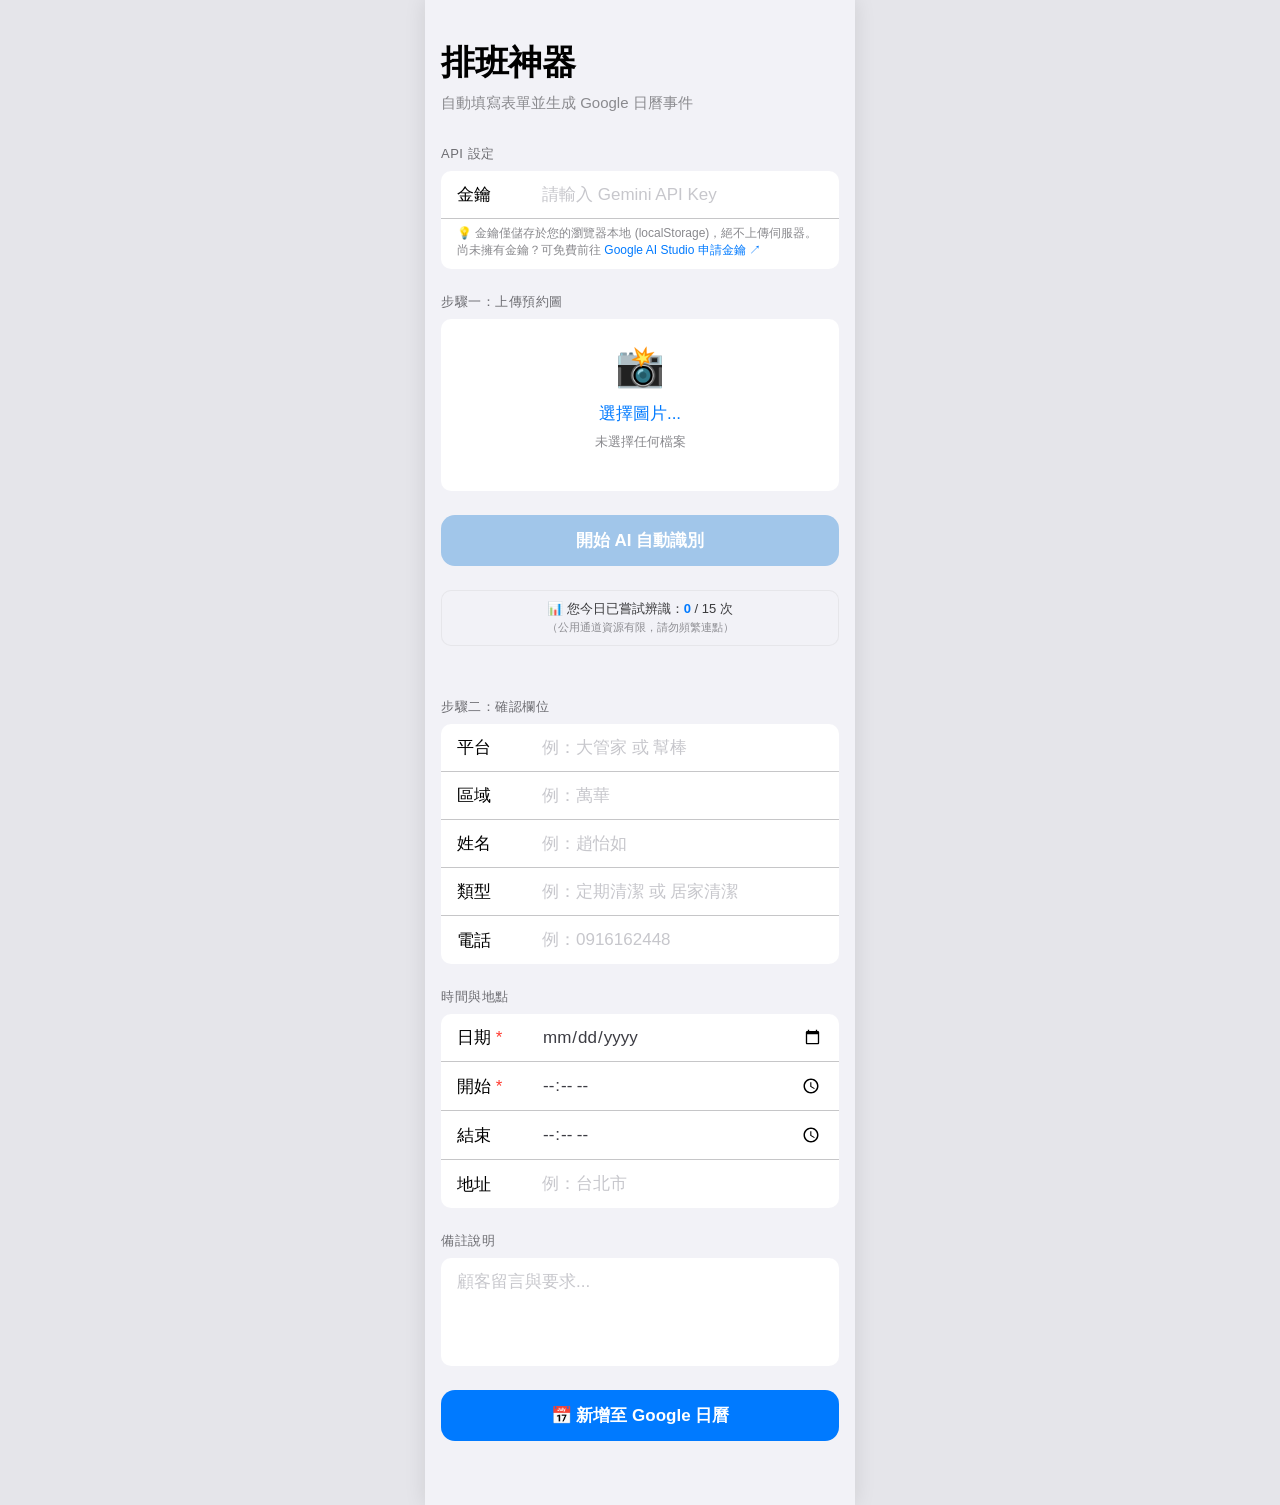
==== commit b4432133: "Simplify platform names to 大管家 and 幫棒" ====
--- a/index.html
+++ b/index.html
@@ -416,7 +416,7 @@
     <div class="ios-group">
       <div class="ios-row">
         <label class="ios-label" for="platform">平台</label>
-        <input type="text" id="platform" class="ios-input" placeholder="例：大管家平台 或 幫棒平台">
+        <input type="text" id="platform" class="ios-input" placeholder="例：大管家 或 幫棒">
       </div>
       <div class="ios-row">
         <label class="ios-label" for="region">區域</label>
@@ -848,7 +848,7 @@
           這是一張或多張清潔預約的訂單或對話截圖。請幫我萃取以下資訊，並嚴格使用 JSON 格式輸出，不要有任何 Markdown 前綴。
           若找不到對應資訊則保留空白字串或預設格式。
           {
-            "platform": "平台名稱 (嚴格判斷規則：1. 若圖片上方中間出現『工單明細』，請務必填入『大管家平台』；2. 若圖片中出現『幫棒』或『bounbang』字樣，請填入『幫棒平台』；3. 若皆無標示，請填入『平台』或其它識別到的平台名稱。請注意：填入的名稱不要包含中括號『【』或『】』)",
+            "platform": "平台名稱 (嚴格判斷規則：1. 若圖片上方中間出現『工單明細』，請務必填入『大管家』；2. 若圖片中出現『幫棒』或『bounbang』字樣，請填入『幫棒』；3. 若皆無標示，請填入『平台』或其它識別到的平台名稱。請注意：填入的名稱不要包含中括號『【』或『】』)",
             "region": "區域 (例如：萬華、中山、信義)",
             "customerName": "客戶姓名 (例如：趙怡如、陳先生、王儷縉)",
             "serviceType": "清潔類型 (請從圖片文字中萃取並進行簡化與去重：若為『幫棒居家-居家清掃』請簡化為『居家清潔』；若為『幫棒居家-小套房清潔』請簡化為『小套房清潔』；若為『辦公室清潔-辦公室清潔』請簡化為『辦公室清潔』。若圖片中完全未標示任何清潔類型，請預設填入『居家清潔』。注意：務必將『幫棒』二字與重覆詞彙去除)",
@@ -857,8 +857,8 @@
             "endTime": "結束時間 (請務必轉換為 24 小時制 HH:mm 格式。若原圖為下午、PM 或 5:00，請轉為 17:00，例如：12:00、17:00)",
             "customerPhone": "客戶電話",
             "cleaningAddress": "清潔地址",
-            "totalAmount": "每單總收入/金額 (特別說明：僅當圖片中出現『幫棒』或『bounbang』字樣時擷取金額，例如：1199元；若為大管家平台/工單明細請留空白『』)",
-            "notes": "備註或要求（嚴格金額規定：只要圖片上方中間出現『工單明細』或為『大管家平台』，無論圖片中是否有顯示『原價』、『特價』或任何金額數字，絕對『不要擷取』金額，備註中『絕對不可出現任何金額與總收入』！只有『幫棒平台』(有幫棒/bounbang字樣)的圖片才要在備註最前面標明『總收入：XXXX元』。接著請將「完整地址」擷取並放在備註中，然後完整擷取並保留『客服留言』與『客人端留言』的所有細節。請注意：不要擷取「服務前一天，務必電聯或簡訊提醒客戶」及「若臨時無法服務，請盡速告知客服」這兩段文字）"
+            "totalAmount": "每單總收入/金額 (特別說明：僅當圖片中出現『幫棒』或『bounbang』字樣時擷取金額，例如：1199元；若為大管家/工單明細請留空白『』)",
+            "notes": "備註或要求（嚴格金額規定：只要圖片上方中間出現『工單明細』或為『大管家』，無論圖片中是否有顯示『原價』、『特價』或任何金額數字，絕對『不要擷取』金額，備註中『絕對不可出現任何金額與總收入』！只有『幫棒』(有幫棒/bounbang字樣)的圖片才要在備註最前面標明『總收入：XXXX元』。接著請將「完整地址」擷取並放在備註中，然後完整擷取並保留『客服留言』與『客人端留言』的所有細節。請注意：不要擷取「服務前一天，務必電聯或簡訊提醒客戶」及「若臨時無法服務，請盡速告知客服」這兩段文字）"
           }
         `;
 
@@ -872,11 +872,13 @@
 
         // Fill Form
         let pName = data.platform ? data.platform.replace(/[【】]/g, '').trim() : '平台';
-        if (text.includes('工單明細')) {
-          pName = '大管家平台';
-        } else if (text.includes('幫棒') || (data.serviceType && data.serviceType.includes('幫棒'))) {
-          pName = '幫棒平台';
-        }
+        if (text.includes('工單明細') || pName.includes('大管家')) {
+          pName = '大管家';
+        } else if (text.includes('幫棒') || (data.serviceType && data.serviceType.includes('幫棒')) || pName.includes('幫棒') || text.toLowerCase().includes('bounbang')) {
+          pName = '幫棒';
+        }
+        if (pName === '大管家平台') pName = '大管家';
+        if (pName === '幫棒平台') pName = '幫棒';
         document.getElementById('platform').value = pName;
 
         if(data.region) document.getElementById('region').value = data.region;
@@ -912,7 +914,7 @@
 
         // Handle Total Amount for 幫棒
         let amt = data.totalAmount || '';
-        if (pName === '幫棒平台' || text.includes('幫棒') || text.toLowerCase().includes('bounbang')) {
+        if (pName === '幫棒' || pName === '幫棒平台' || text.includes('幫棒') || text.toLowerCase().includes('bounbang')) {
           if (!amt && data.notes) {
             const match = data.notes.match(/總收入[:：]?\s*([\$\d,]+元?)/);
             if (match) amt = match[1];
@@ -923,7 +925,7 @@
         }
 
         let notesVal = data.notes || '';
-        if (pName === '大管家平台' || text.includes('工單明細')) {
+        if (pName === '大管家' || pName === '大管家平台' || text.includes('工單明細')) {
           notesVal = notesVal
             .replace(/總收入[:：]?\s*[\$\d,]+元?/g, '')
             .replace(/原價[:：]?\s*[\$\d,]+元?/g, '')
@@ -931,7 +933,7 @@
             .replace(/D\s*:\s*\d+小時.*?(元|$)/g, '')
             .replace(/[\$\d,]+元/g, '')
             .trim();
-        } else if (pName === '幫棒平台' || text.includes('幫棒') || text.toLowerCase().includes('bounbang')) {
+        } else if (pName === '幫棒' || pName === '幫棒平台' || text.includes('幫棒') || text.toLowerCase().includes('bounbang')) {
           if (amt) {
             notesVal = notesVal.replace(/總收入[:：]?\s*[\$\d,]+元?\n?/g, '').trim();
             notesVal = `總收入：${amt}\n${notesVal}`.trim();
@@ -990,6 +992,8 @@
 
     calendarButton.addEventListener('click', () => {
       let platform = (document.getElementById('platform').value || '平台').replace(/[【】]/g, '').trim();
+      if (platform === '大管家平台') platform = '大管家';
+      if (platform === '幫棒平台') platform = '幫棒';
       const region = document.getElementById('region').value || '';
       let serviceType = simplifyServiceType(document.getElementById('serviceType').value || '居家清潔');
       const customerName = document.getElementById('customerName').value || '';
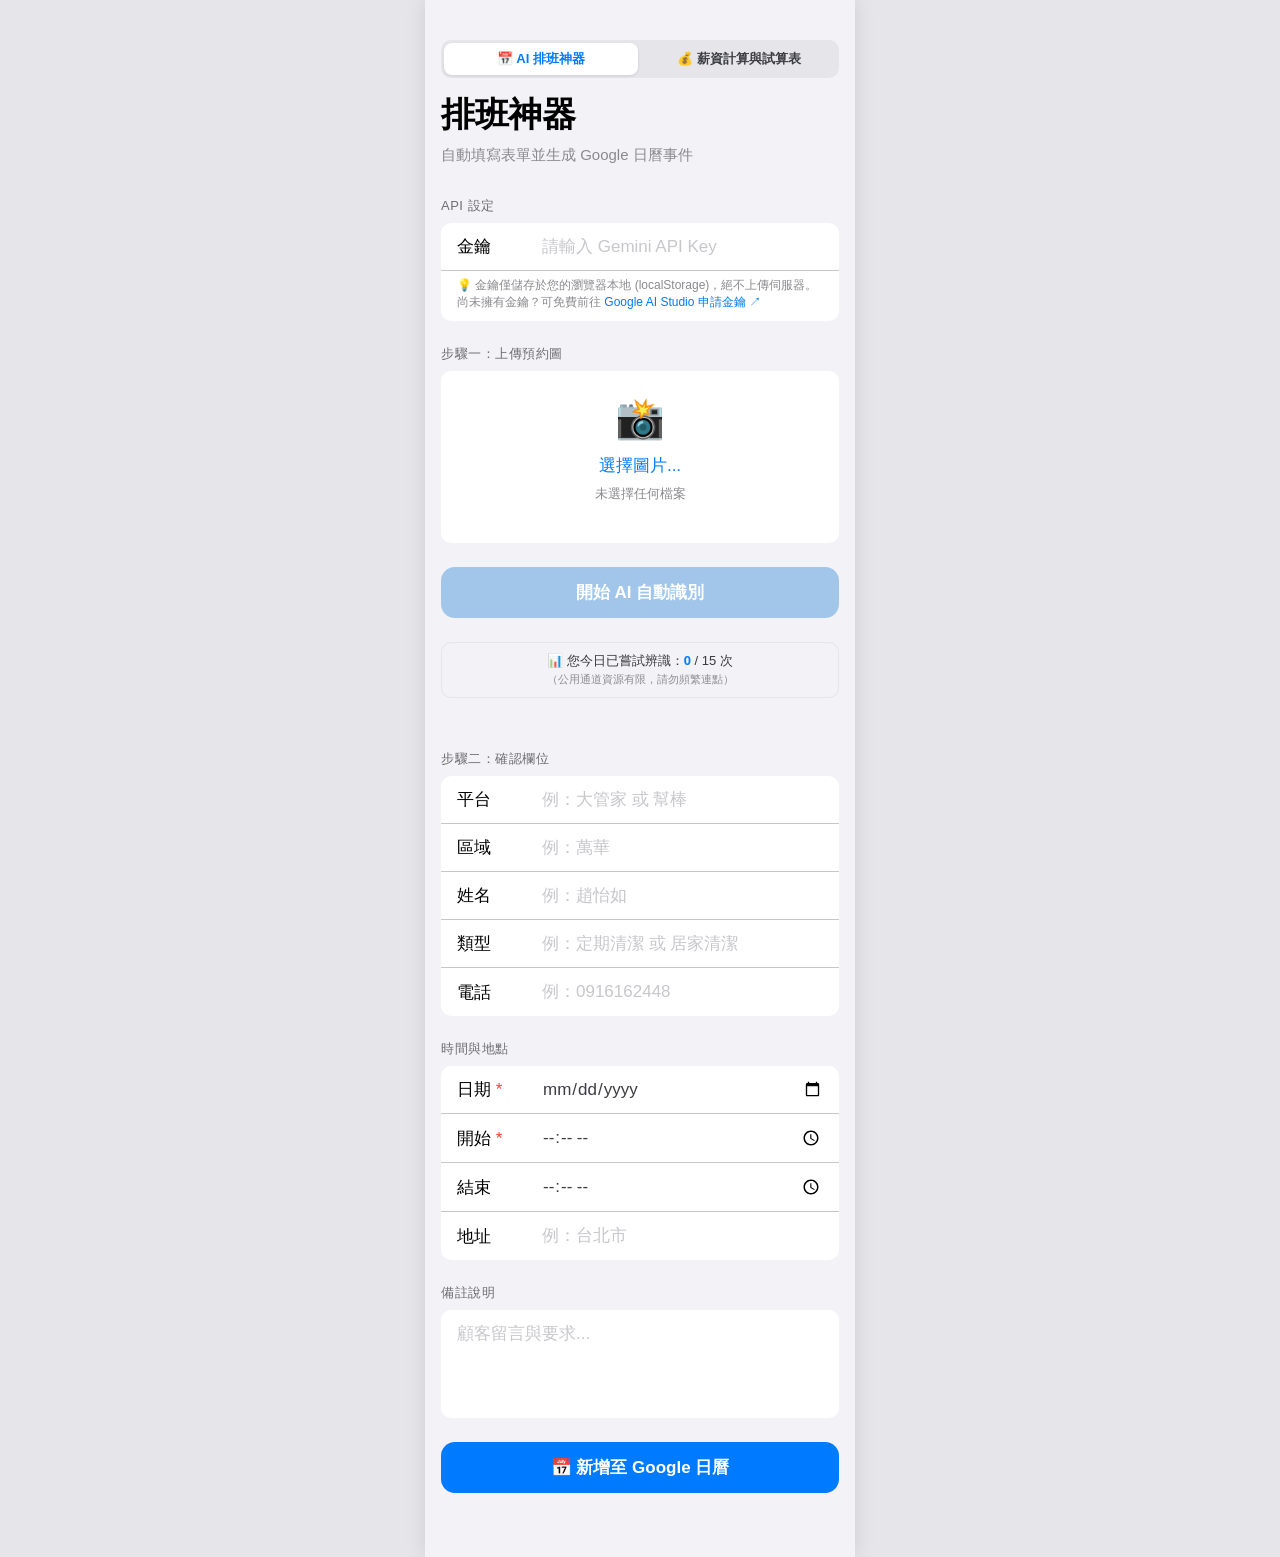
==== commit 0a864d39: "Add salary calculator page and lock Gemini 3.1 Flash-Lite" ====
--- a/index.html
+++ b/index.html
@@ -374,6 +374,10 @@
 <body>
   <div class="app-container">
     <div class="ios-header">
+      <div style="display:flex; background:#E5E5EA; padding:3px; border-radius:10px; gap:4px; margin-bottom:14px;">
+        <a href="index.html" style="flex:1; text-align:center; text-decoration:none; background:#FFFFFF; color:#007AFF; font-size:13px; font-weight:600; padding:7px 10px; border-radius:8px; box-shadow:0 1px 3px rgba(0,0,0,0.1);">📅 AI 排班神器</a>
+        <a href="salary.html" style="flex:1; text-align:center; text-decoration:none; color:#3C3C43; font-size:13px; font-weight:600; padding:7px 10px; border-radius:8px;">💰 薪資計算與試算表</a>
+      </div>
       <h1>排班神器</h1>
       <p>自動填寫表單並生成 Google 日曆事件</p>
     </div>
@@ -799,46 +803,7 @@
 
         const genAI = new GoogleGenerativeAI(apiKey);
         
-        let targetModelName = "gemini-3.1-flash-lite"; 
-        try {
-          statusMessage.textContent = '正在獲取可用的 AI 模型列表...';
-          const controller = new AbortController();
-          const timeoutId = setTimeout(() => controller.abort(), 3000);
-          
-          const modelsRes = await fetch(`https://generativelanguage.googleapis.com/v1beta/models?key=${apiKey}`, {
-            signal: controller.signal
-          });
-          clearTimeout(timeoutId);
-          
-          if (modelsRes.status === 429) {
-            const err429 = new Error("429 Too Many Requests");
-            err429.status = 429;
-            throw err429;
-          }
-
-          if (modelsRes.ok) {
-            const modelsData = await modelsRes.json();
-            const validModels = modelsData.models.filter(m => m.supportedGenerationMethods && m.supportedGenerationMethods.includes("generateContent"));
-            
-            const preferred = validModels.find(m => m.name.endsWith("gemini-3.1-flash-lite")) ||
-                              validModels.find(m => m.name.endsWith("gemini-3-flash")) || 
-                              validModels.find(m => m.name.endsWith("gemini-3.0-flash")) ||
-                              validModels.find(m => m.name.endsWith("gemini-1.5-flash"));
-            
-            if (preferred) {
-              targetModelName = preferred.name.replace('models/', '');
-              console.log("Dynamically selected model:", targetModelName);
-            } else {
-               targetModelName = "gemini-3.1-flash-lite"; 
-            }
-          }
-        } catch (e) {
-          if (e.status === 429 || String(e.message || '').includes('429')) {
-            throw e;
-          }
-          console.warn("Failed to fetch model list or timed out, using fallback", e);
-        }
-
+        const targetModelName = "gemini-3.1-flash-lite";
         statusMessage.textContent = `正在使用 ${targetModelName} 分析圖片...`;
         const model = genAI.getGenerativeModel({ model: targetModelName }); 
 
@@ -854,7 +819,7 @@
             "serviceType": "清潔類型 (請從圖片文字中萃取並進行簡化與去重：若為『幫棒居家-居家清掃』請簡化為『居家清潔』；若為『幫棒居家-小套房清潔』請簡化為『小套房清潔』；若為『辦公室清潔-辦公室清潔』請簡化為『辦公室清潔』。若圖片中完全未標示任何清潔類型，請預設填入『居家清潔』。注意：務必將『幫棒』二字與重覆詞彙去除)",
             "cleaningDate": "清潔日期 (請轉換為 YYYY-MM-DD 格式，例如：2026-11-09)",
             "startTime": "開始時間 (請務必轉換為 24 小時制 HH:mm 格式。若原圖為下午、PM 或 1:00，請轉為 13:00，例如：08:00、13:00)",
-            "endTime": "結束時間 (請務必轉換為 24 小時制 HH:mm 格式。若原圖為下午、PM 或 5:00，請轉為 17:00，例如：12:00、17:00)",
+            "endTime": "結束時間 (請務必轉換為 24 小時制 HH:mm 格式。若原圖為下午、PM 或 5:00，請轉為 17:00，例如：12:00、17:00。特別規則：若為『幫棒』平台且出現『小套房清潔』，若圖片中沒有寫到結束時間，請留空字串『』或填入開始時間+2小時)",
             "customerPhone": "客戶電話",
             "cleaningAddress": "清潔地址",
             "totalAmount": "每單總收入/金額 (特別說明：僅當圖片中出現『幫棒』或『bounbang』字樣時擷取金額，例如：1199元；若為大管家/工單明細請留空白『』)",
@@ -893,22 +858,39 @@
             document.getElementById('cleaningDate').value = data.cleaningDate;
           }
         }
+        let parsedStartTime = '';
         if(data.startTime) {
           const tMatch = data.startTime.match(/(\d{1,2}):(\d{2})/);
           if (tMatch) {
-            document.getElementById('startTime').value = `${tMatch[1].padStart(2, '0')}:${tMatch[2]}`;
+            parsedStartTime = `${tMatch[1].padStart(2, '0')}:${tMatch[2]}`;
           } else {
-            document.getElementById('startTime').value = data.startTime;
-          }
-        }
+            parsedStartTime = data.startTime;
+          }
+          document.getElementById('startTime').value = parsedStartTime;
+        }
+
+        let parsedEndTime = '';
         if(data.endTime) {
           const tMatch = data.endTime.match(/(\d{1,2}):(\d{2})/);
           if (tMatch) {
-            document.getElementById('endTime').value = `${tMatch[1].padStart(2, '0')}:${tMatch[2]}`;
+            parsedEndTime = `${tMatch[1].padStart(2, '0')}:${tMatch[2]}`;
           } else {
-            document.getElementById('endTime').value = data.endTime;
-          }
-        }
+            parsedEndTime = data.endTime;
+          }
+        }
+
+        const simplifiedType = document.getElementById('serviceType').value || '';
+        const isBounbang = (pName === '幫棒' || pName === '幫棒平台' || text.includes('幫棒') || text.toLowerCase().includes('bounbang'));
+        const isSmallSuite = (simplifiedType.includes('小套房清潔') || text.includes('小套房清潔'));
+        if (isBounbang && isSmallSuite && (!parsedEndTime || parsedEndTime === parsedStartTime) && parsedStartTime) {
+          const tMatch = parsedStartTime.match(/(\d{1,2}):(\d{2})/);
+          if (tMatch) {
+            let totalMins = parseInt(tMatch[1], 10) * 60 + parseInt(tMatch[2], 10) + 120;
+            totalMins = ((totalMins % 1440) + 1440) % 1440;
+            parsedEndTime = `${String(Math.floor(totalMins / 60)).padStart(2, '0')}:${String(totalMins % 60).padStart(2, '0')}`;
+          }
+        }
+        document.getElementById('endTime').value = parsedEndTime;
         if(data.customerPhone) document.getElementById('customerPhone').value = data.customerPhone;
         if(data.cleaningAddress) document.getElementById('cleaningAddress').value = data.cleaningAddress;
 
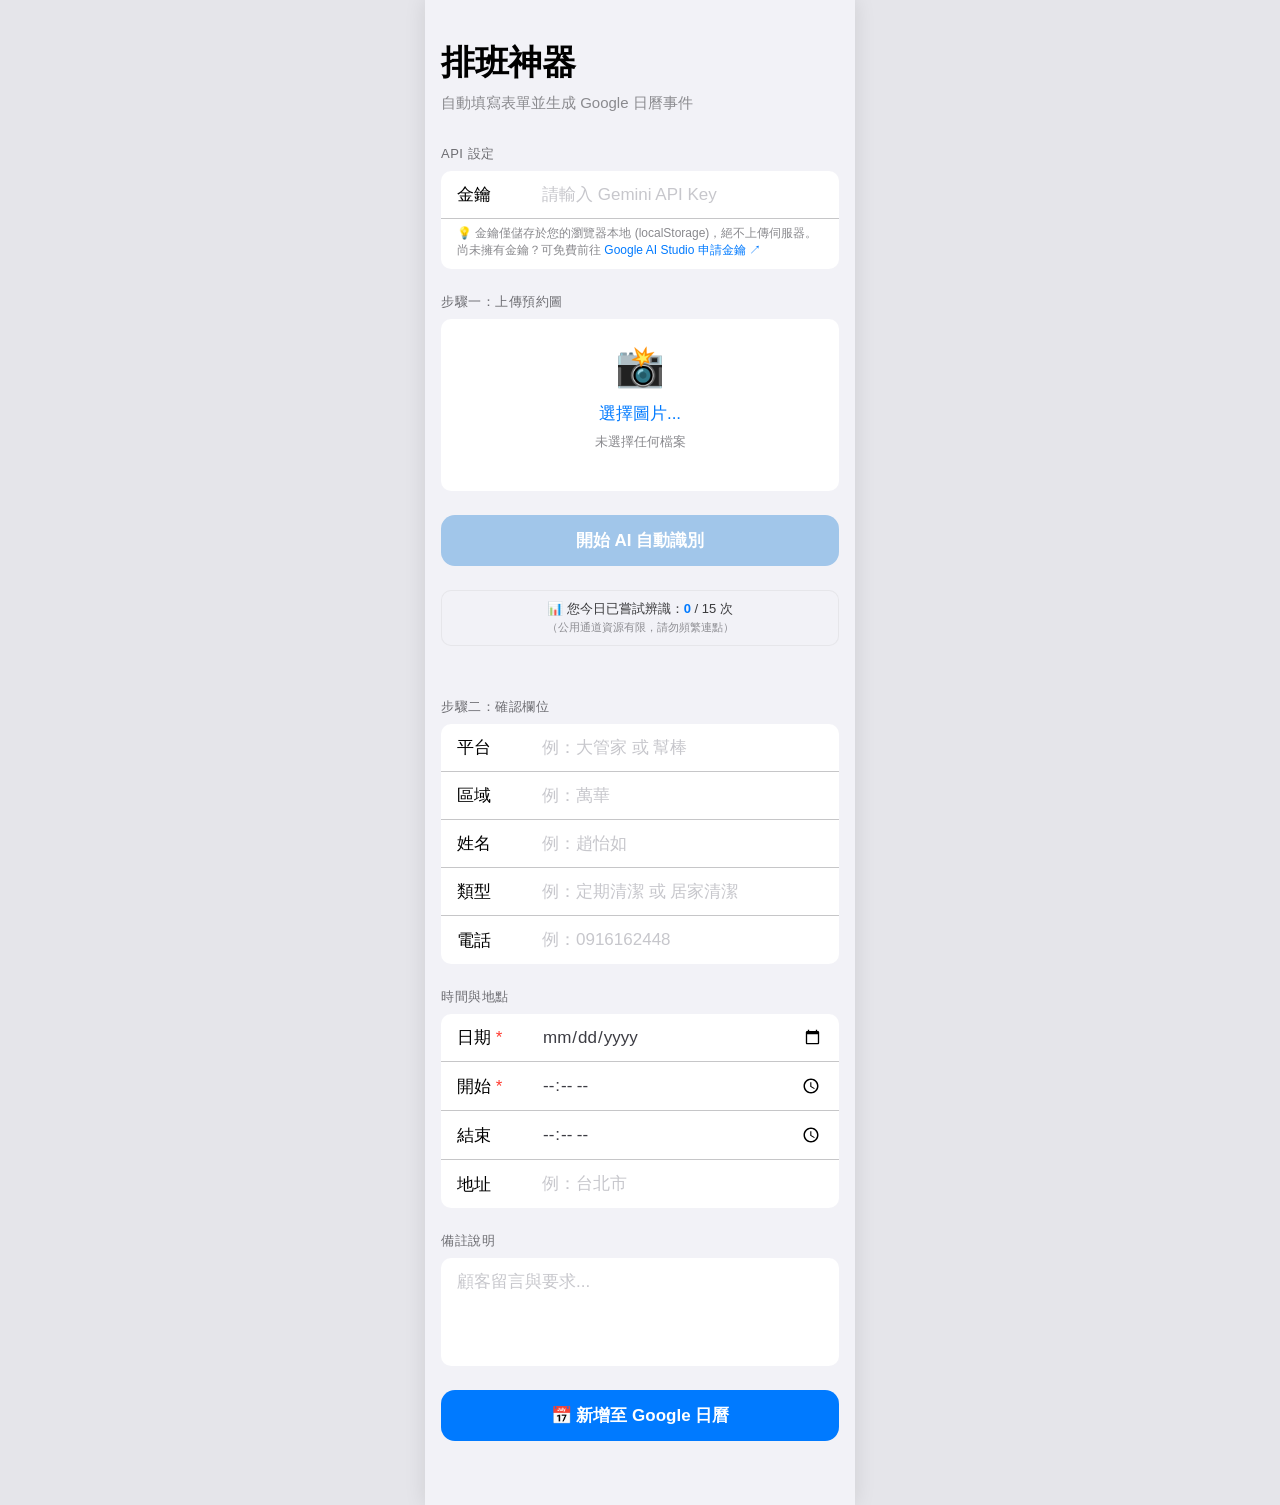
==== commit b8fa35ed: "Separate AI scheduler and salary calculator pages" ====
--- a/index.html
+++ b/index.html
@@ -374,10 +374,6 @@
 <body>
   <div class="app-container">
     <div class="ios-header">
-      <div style="display:flex; background:#E5E5EA; padding:3px; border-radius:10px; gap:4px; margin-bottom:14px;">
-        <a href="index.html" style="flex:1; text-align:center; text-decoration:none; background:#FFFFFF; color:#007AFF; font-size:13px; font-weight:600; padding:7px 10px; border-radius:8px; box-shadow:0 1px 3px rgba(0,0,0,0.1);">📅 AI 排班神器</a>
-        <a href="salary.html" style="flex:1; text-align:center; text-decoration:none; color:#3C3C43; font-size:13px; font-weight:600; padding:7px 10px; border-radius:8px;">💰 薪資計算與試算表</a>
-      </div>
       <h1>排班神器</h1>
       <p>自動填寫表單並生成 Google 日曆事件</p>
     </div>
